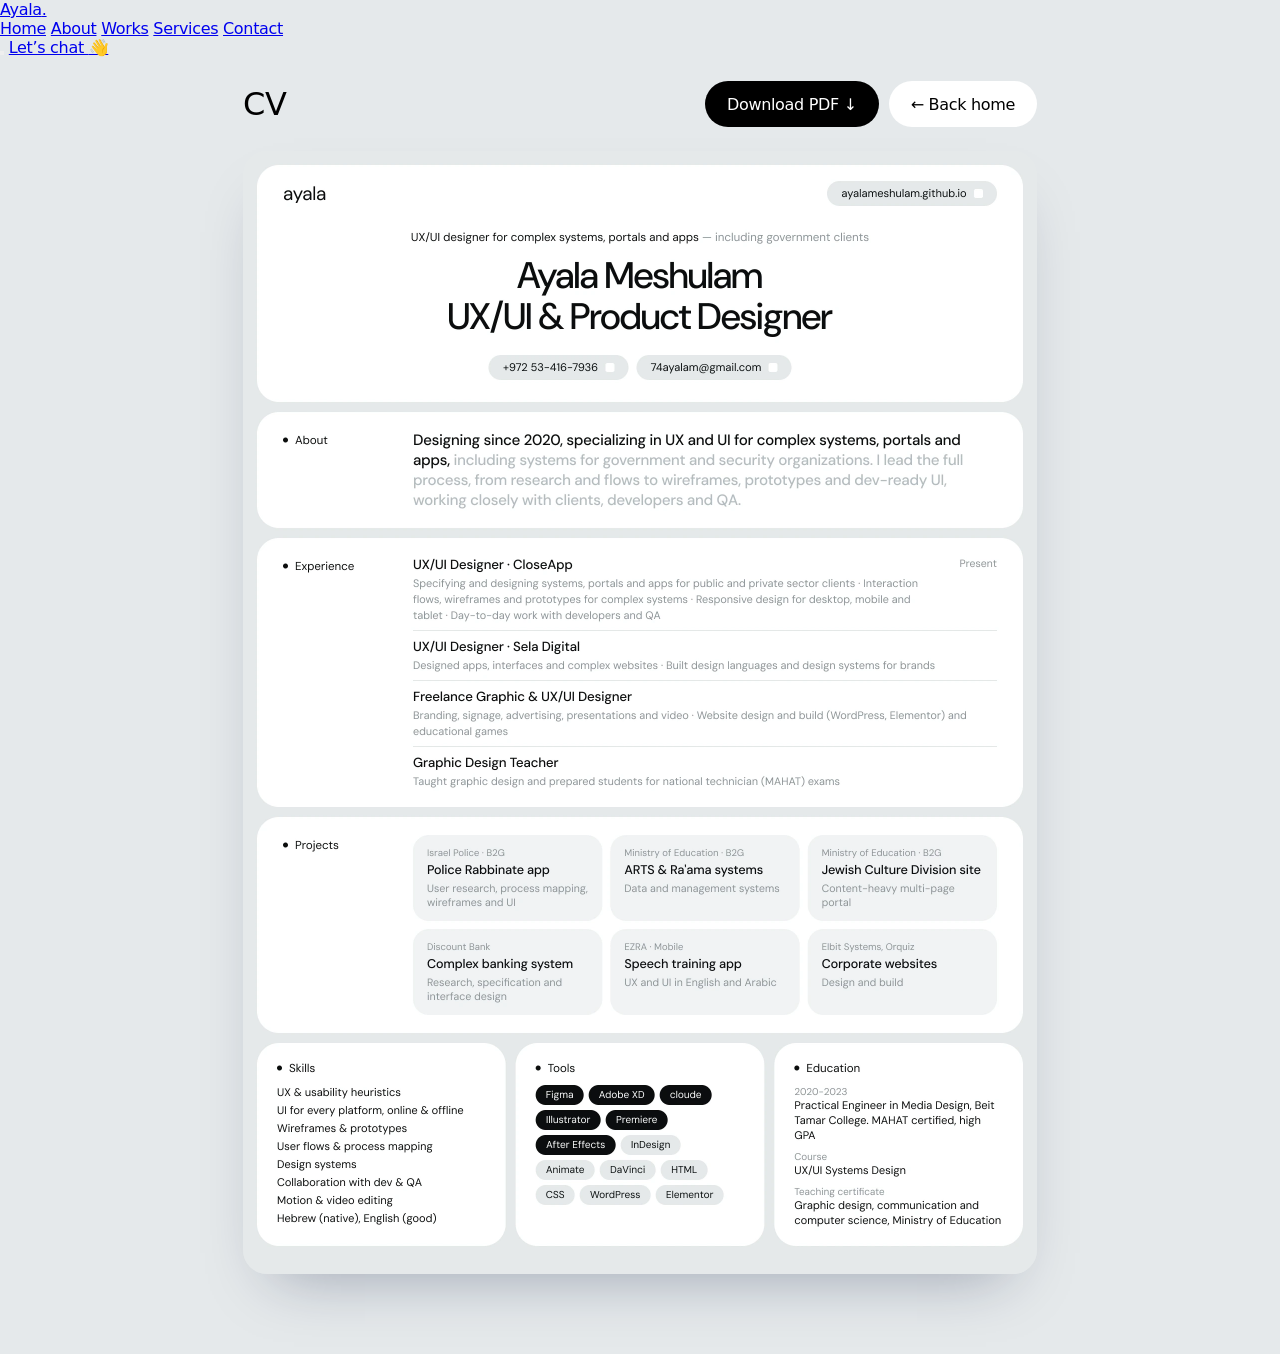
==== cv/index.html @ de8e7d6b "Update CV address, Police Rabbinate mockup, CV button fill and works heading Co-Authored-By: Claude " ====
<!doctype html>
<html lang="en">
<head>
<meta charset="utf-8">
<meta name="viewport" content="width=device-width, initial-scale=1">
<title>CV — Ayala Meshulam</title>
<meta name="description" content="CV of Ayala Meshulam, UX/UI & Product Designer.">
<link rel="preconnect" href="https://fonts.googleapis.com">
<link rel="preconnect" href="https://fonts.gstatic.com" crossorigin>
<link href="https://fonts.googleapis.com/css2?family=Lexend:wght@300;400&display=swap" rel="stylesheet">
<link rel="stylesheet" href="../vort/site-header.css">
<style>
  @font-face{font-family:"Ploni";src:url("../fonts/ploni-regular-aaa.otf") format("opentype");font-weight:400;font-display:swap}
  @font-face{font-family:"Ploni";src:url("../fonts/ploni-medium-aaa.otf") format("opentype");font-weight:500;font-display:swap}
  *{box-sizing:border-box;margin:0;padding:0}
  body{background:#e5e9eb;color:#000;font-family:"Ploni","Heebo",system-ui,sans-serif;letter-spacing:-.02em;-webkit-font-smoothing:antialiased}
  .sh.is-scrolled{background:rgba(229,233,235,.82)}
  main{width:min(794px,calc(100% - 32px));margin:24px auto 80px}
  .bar{display:flex;justify-content:space-between;align-items:center;gap:16px;margin-bottom:24px}
  .bar h1{font-size:32px;font-weight:500}
  .actions{display:flex;gap:10px;flex-wrap:wrap}
  .btn{display:inline-flex;align-items:center;gap:8px;height:46px;padding:0 22px;border-radius:500px;font-size:16px;font-weight:500;text-decoration:none;white-space:nowrap;transition:background .3s,color .3s}
  .btn-dark{background:#000;color:#fff}
  .btn-dark:hover{background:#4b4ee4}
  .btn-light{background:#fff;color:#000}
  .btn-light:hover{background:#000;color:#fff}
  .sheet{display:block;width:100%;height:auto;border-radius:24px;box-shadow:0 30px 60px -30px rgba(13,26,64,.35)}
  @media (max-width:600px){.bar{flex-direction:column;align-items:flex-start}.bar h1{font-size:26px}.sheet{border-radius:14px}}
</style>
</head>
<body>

<header class="sh" id="header">
  <div class="sh-row">
    <a class="sh-logo" href="../index.html" aria-label="Ayala – home">Ayala<span>.</span></a>
    <nav class="sh-nav" aria-label="Main">
      <a href="../index.html">Home</a>
      <a href="../index.html#about">About</a>
      <a href="../index.html#works">Works</a>
      <a href="../index.html#services">Services</a>
      <a href="../index.html#contact">Contact</a>
    </nav>
    <div class="sh-actions">
      <button class="sh-menu" type="button" aria-label="Open menu" aria-expanded="false" aria-controls="sh-overlay"><span></span><span></span></button>
      <a class="sh-pill" href="https://wa.me/972534167936" target="_blank" rel="noopener">Let’s chat <span class="sh-wave" aria-hidden="true">👋</span></a>
    </div>
  </div>
</header>

<div class="sh-overlay" id="sh-overlay" hidden>
  <nav aria-label="Menu">
    <a href="../index.html"><small>01</small>Home</a>
    <a href="../index.html#about"><small>02</small>About</a>
    <a href="../index.html#works"><small>03</small>Works</a>
    <a href="../index.html#services"><small>04</small>Services</a>
    <a href="../index.html#contact"><small>05</small>Contact</a>
  </nav>
</div>

<main>
  <div class="bar">
    <h1>CV</h1>
    <div class="actions">
      <a class="btn btn-dark" href="Ayala-Meshulam-CV.pdf?v=2" download>Download PDF ↓</a>
      <a class="btn btn-light" href="../index.html">← Back home</a>
    </div>
  </div>
  <img class="sheet" src="cv.webp?v=2" alt="CV of Ayala Meshulam, UX/UI &amp; Product Designer: about, experience at CloseApp and Sela Digital, projects, skills, tools and education" width="794" height="1123">
</main>

<script src="../vort/site-header.js"></script>
</body>
</html>
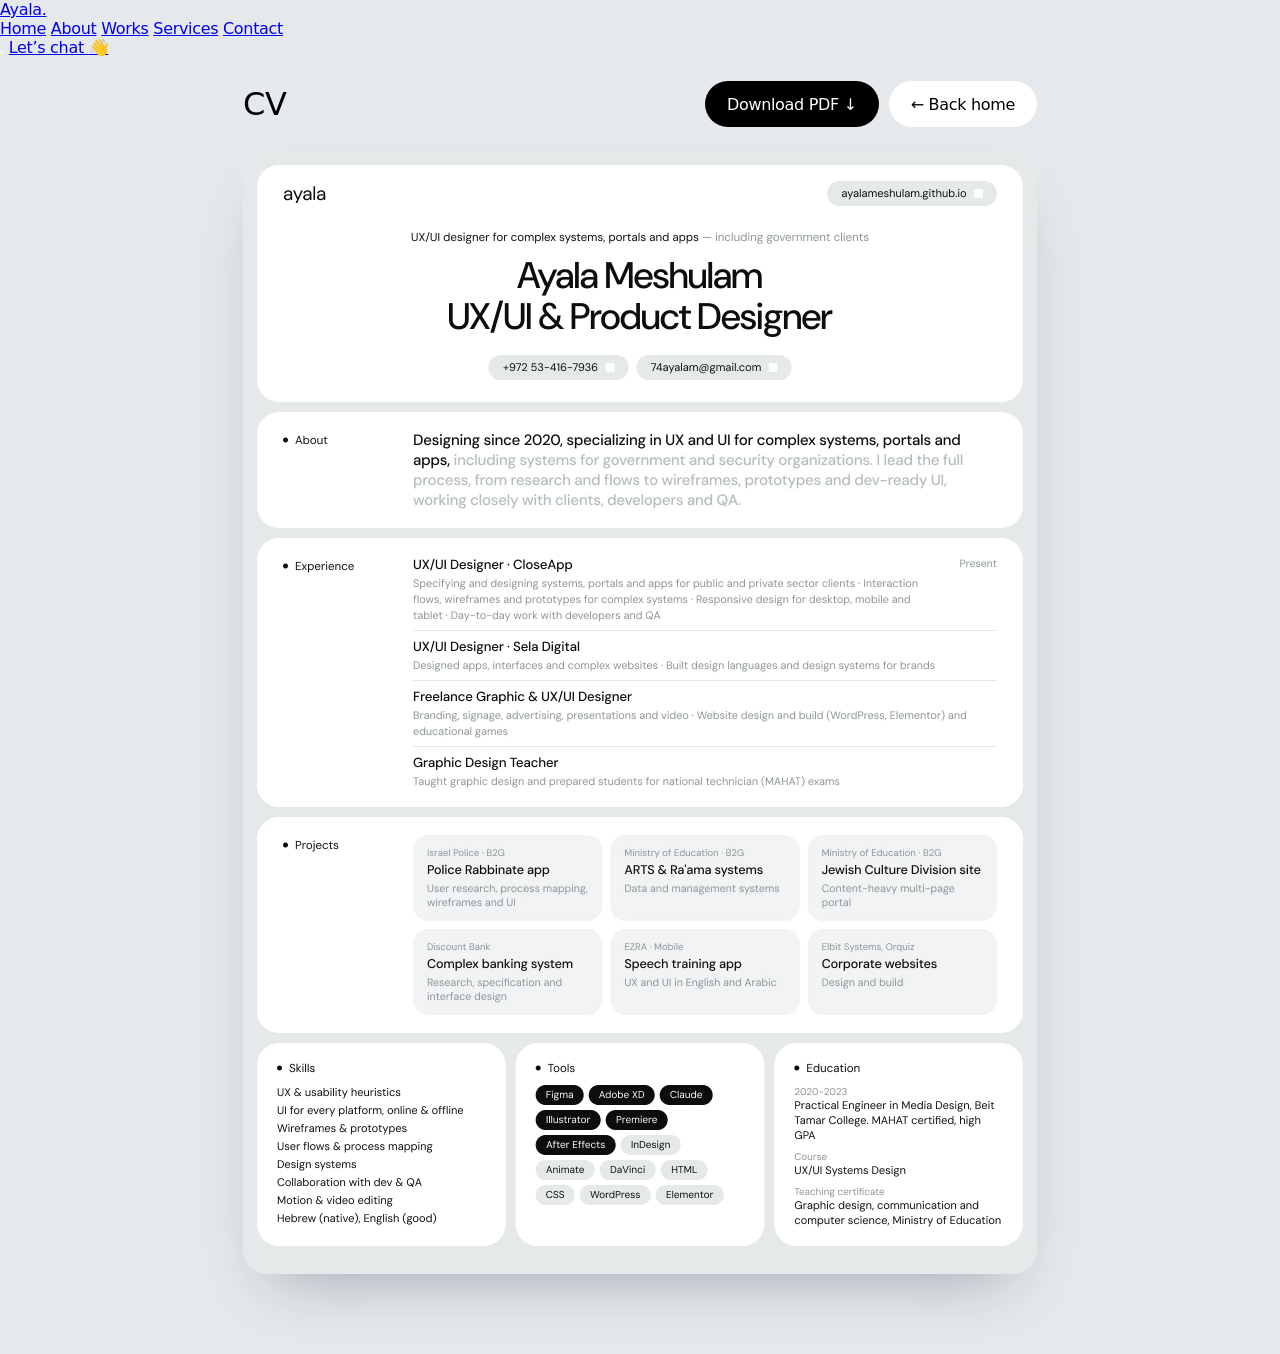
==== commit 83f3aa7b: "Fix Claude spelling in the English CV Co-Authored-By: Claude Opus 5.5 <noreply@anthropic.com>" ====
--- a/cv/index.html
+++ b/cv/index.html
@@ -61,11 +61,11 @@
   <div class="bar">
     <h1>CV</h1>
     <div class="actions">
-      <a class="btn btn-dark" href="Ayala-Meshulam-CV.pdf?v=2" download>Download PDF ↓</a>
+      <a class="btn btn-dark" href="Ayala-Meshulam-CV.pdf?v=3" download>Download PDF ↓</a>
       <a class="btn btn-light" href="../index.html">← Back home</a>
     </div>
   </div>
-  <img class="sheet" src="cv.webp?v=2" alt="CV of Ayala Meshulam, UX/UI &amp; Product Designer: about, experience at CloseApp and Sela Digital, projects, skills, tools and education" width="794" height="1123">
+  <img class="sheet" src="cv.webp?v=3" alt="CV of Ayala Meshulam, UX/UI &amp; Product Designer: about, experience at CloseApp and Sela Digital, projects, skills, tools and education" width="794" height="1123">
 </main>
 
 <script src="../vort/site-header.js"></script>
